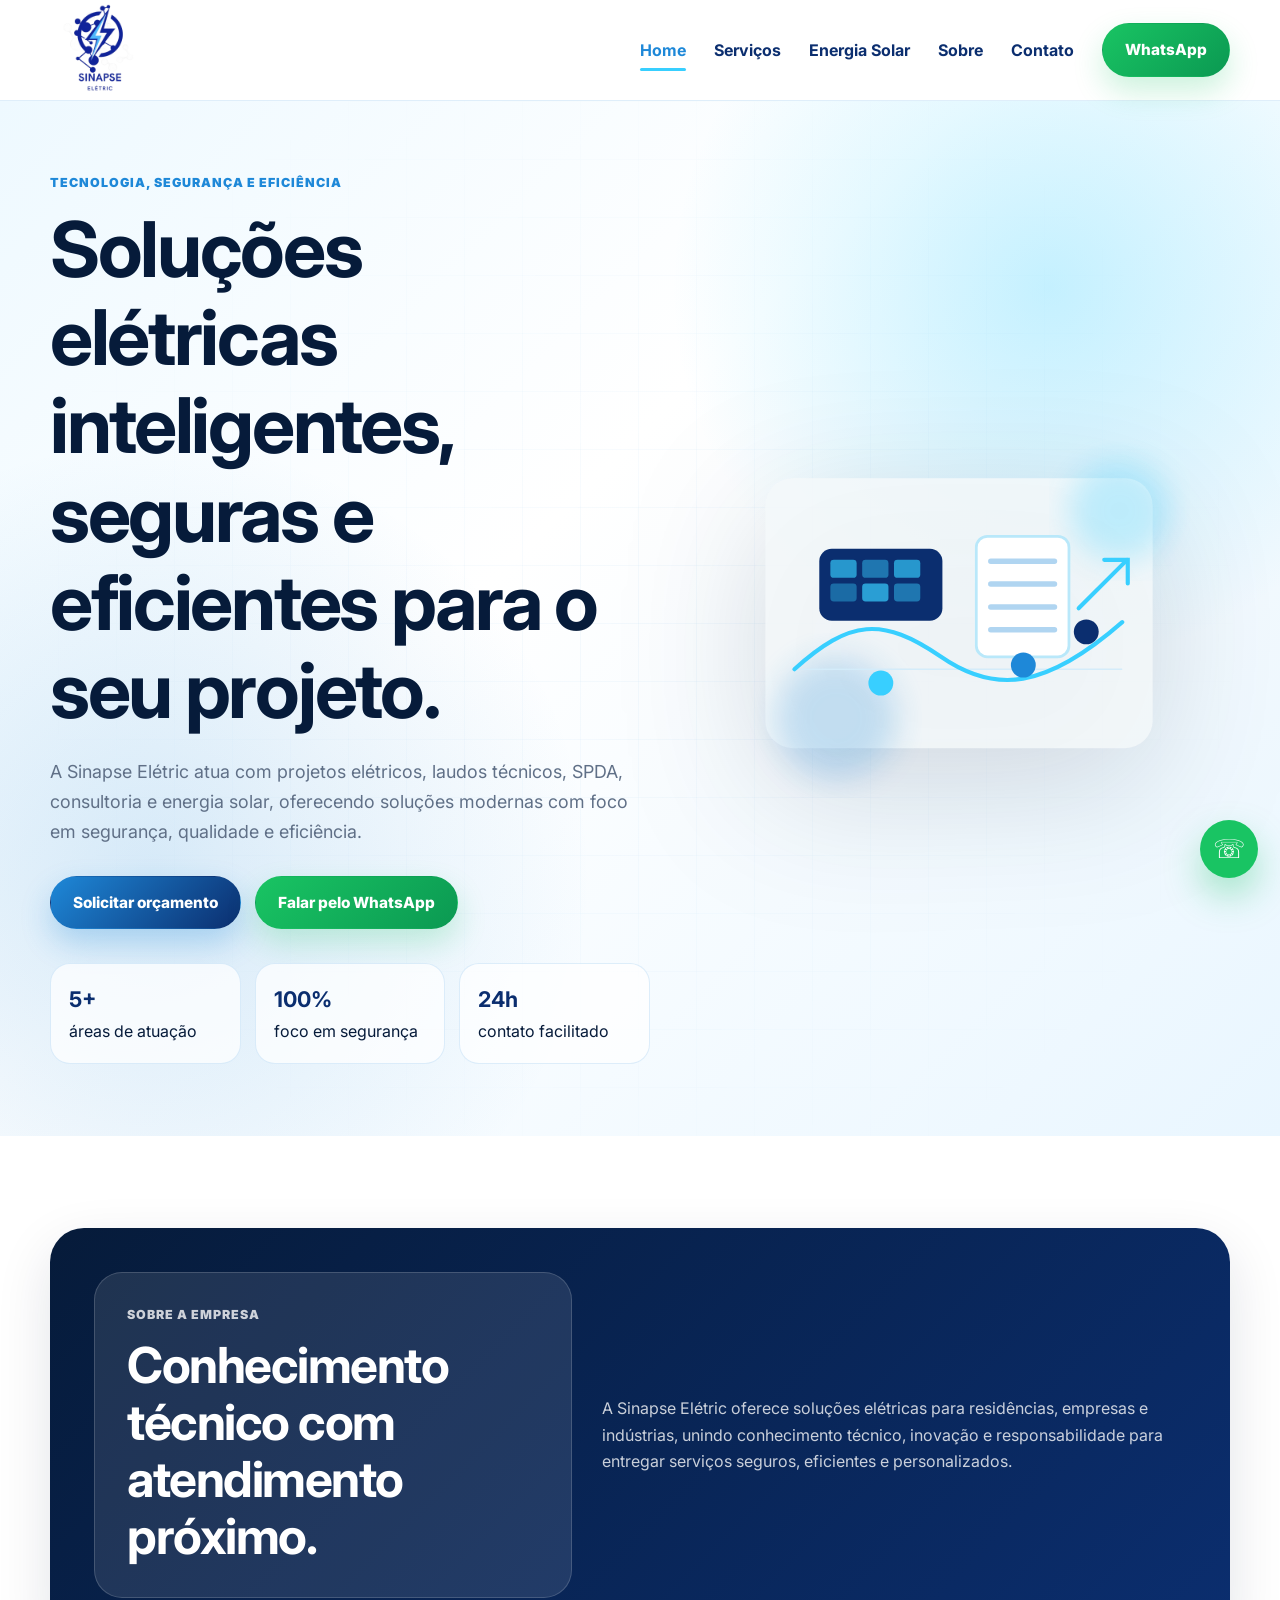
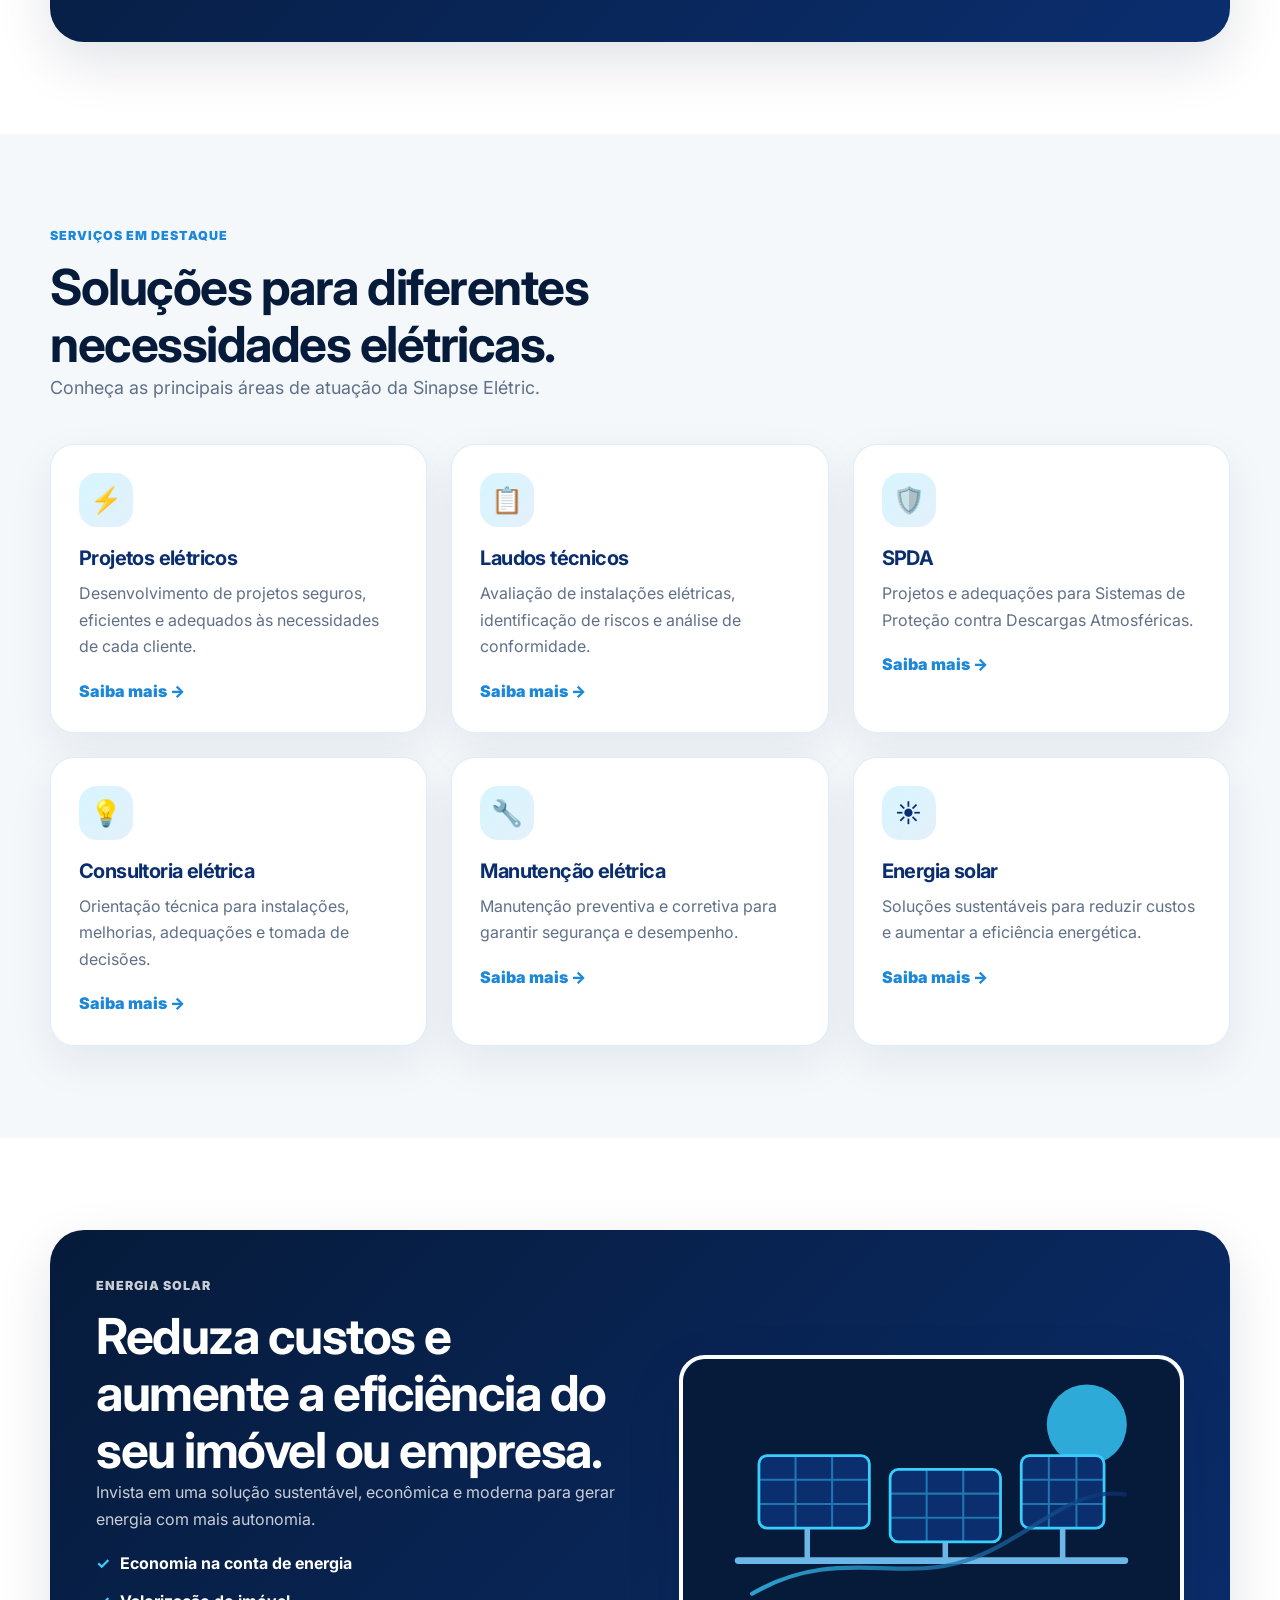
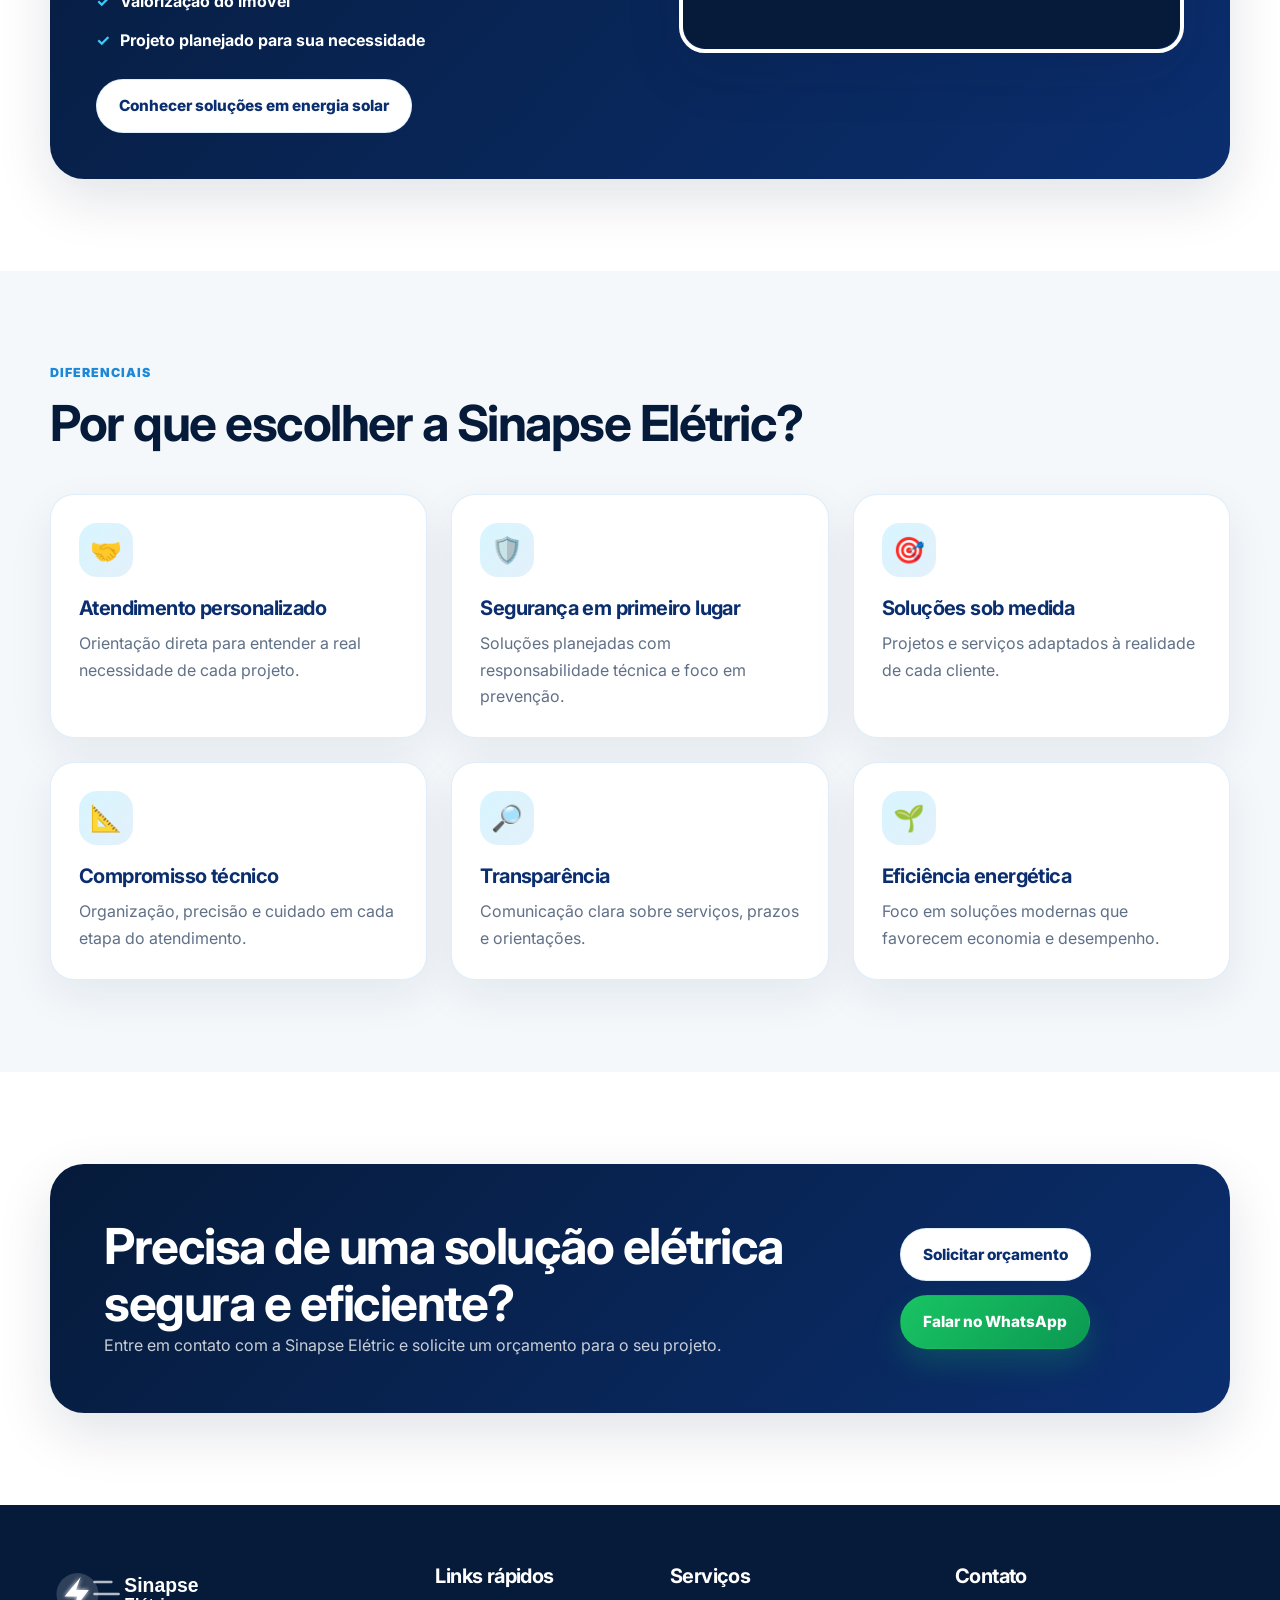
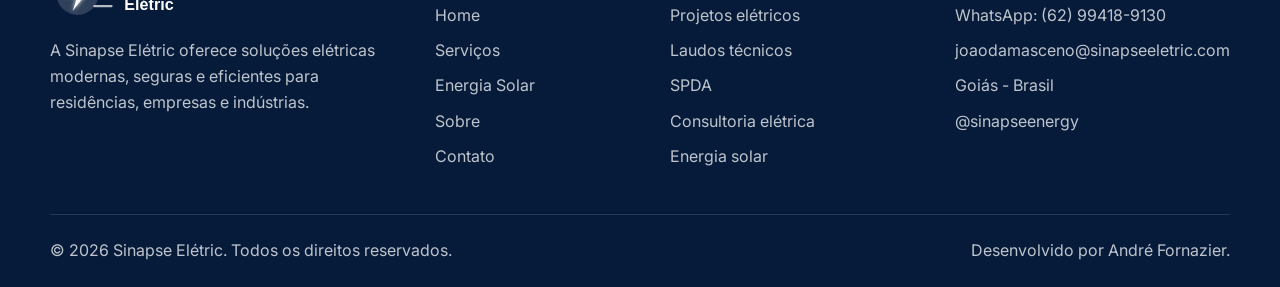
==== index.html @ f2f20c77 "commit final" ====
<!DOCTYPE html>
<html lang="pt-BR">

<head>
  <meta charset="UTF-8">
  <meta name="viewport" content="width=device-width, initial-scale=1.0">
  <meta name="description"
    content="Projetos elétricos, laudos técnicos, SPDA, consultoria elétrica e energia solar com segurança, qualidade e eficiência.">
  <meta name="theme-color" content="#0B2E6F">
  <title>Sinapse Elétric | Soluções elétricas inteligentes</title>
  <link rel="icon" href="assets/icons/favicon.svg" type="image/svg+xml">
  <link rel="stylesheet" href="css/style.css">
</head>

<body>
  <!-- Cabeçalho fixo com logo, navegação e botão de WhatsApp. -->
  <header class="header">
    <div class="container navbar">
      <a class="logo" href="index.html" aria-label="Página inicial da Sinapse Elétric">
        <img src="assets/logo/logo-sinapse.png" alt="Logo Sinapse Elétric">
      </a>

      <button class="menu-toggle" type="button" aria-label="Abrir menu de navegação">
        <span></span>
        <span></span>
        <span></span>
      </button>

      <nav class="nav-menu" aria-label="Menu principal">
        <a href="index.html">Home</a>
        <a href="servicos.html">Serviços</a>
        <a href="energia-solar.html">Energia Solar</a>
        <a href="sobre.html">Sobre</a>
        <a href="contato.html">Contato</a>
        <a class="btn btn-whatsapp js-whatsapp" href="#">WhatsApp</a>
      </nav>
    </div>
  </header>
  <main>
    <!-- Hero principal: primeira impressão do site e foco em conversão para orçamento. -->
    <section class="hero">
      <div class="container hero-content">
        <div class="hero-text reveal">
          <p class="eyebrow">Tecnologia, segurança e eficiência</p>
          <h1>Soluções elétricas inteligentes, seguras e eficientes para o seu projeto.</h1>
          <p class="lead">A Sinapse Elétric atua com projetos elétricos, laudos técnicos, SPDA, consultoria e energia
            solar, oferecendo soluções modernas com foco em segurança, qualidade e eficiência.</p>
          <div class="hero-actions">
            <a class="btn btn-primary" href="contato.html">Solicitar orçamento</a>
            <a class="btn btn-whatsapp js-whatsapp" href="#">Falar pelo WhatsApp</a>
          </div>
          <div class="stats-row">
            <div class="stat"><strong>5+</strong><span>áreas de atuação</span></div>
            <div class="stat"><strong>100%</strong><span>foco em segurança</span></div>
            <div class="stat"><strong>24h</strong><span>contato facilitado</span></div>
          </div>
        </div>
        <div class="hero-visual reveal">
          <img src="assets/img/hero-energia.svg" alt="Ilustração tecnológica de energia elétrica e projetos elétricos">
        </div>
      </div>
    </section>

    <section class="section">
      <div class="container about-mini reveal">
        <div class="glass-panel">
          <p class="eyebrow">Sobre a empresa</p>
          <h2>Conhecimento técnico com atendimento próximo.</h2>
        </div>
        <div>
          <p>A Sinapse Elétric oferece soluções elétricas para residências, empresas e indústrias, unindo conhecimento
            técnico, inovação e responsabilidade para entregar serviços seguros, eficientes e personalizados.</p>
        </div>
      </div>
    </section>

    <section class="section section-soft">
      <div class="container">
        <div class="section-title reveal">
          <p class="eyebrow">Serviços em destaque</p>
          <h2>Soluções para diferentes necessidades elétricas.</h2>
          <p class="lead">Conheça as principais áreas de atuação da Sinapse Elétric.</p>
        </div>
        <div class="grid grid-3">
          <article class="card reveal">
            <div class="icon-box">⚡</div>
            <h3>Projetos elétricos</h3>
            <p>Desenvolvimento de projetos seguros, eficientes e adequados às necessidades de cada cliente.</p><a
              class="card-link" href="servicos.html">Saiba mais →</a>
          </article>
          <article class="card reveal">
            <div class="icon-box">📋</div>
            <h3>Laudos técnicos</h3>
            <p>Avaliação de instalações elétricas, identificação de riscos e análise de conformidade.</p><a
              class="card-link" href="servicos.html">Saiba mais →</a>
          </article>
          <article class="card reveal">
            <div class="icon-box">🛡️</div>
            <h3>SPDA</h3>
            <p>Projetos e adequações para Sistemas de Proteção contra Descargas Atmosféricas.</p><a class="card-link"
              href="servicos.html">Saiba mais →</a>
          </article>
          <article class="card reveal">
            <div class="icon-box">💡</div>
            <h3>Consultoria elétrica</h3>
            <p>Orientação técnica para instalações, melhorias, adequações e tomada de decisões.</p><a class="card-link"
              href="servicos.html">Saiba mais →</a>
          </article>
          <article class="card reveal">
            <div class="icon-box">🔧</div>
            <h3>Manutenção elétrica</h3>
            <p>Manutenção preventiva e corretiva para garantir segurança e desempenho.</p><a class="card-link"
              href="servicos.html">Saiba mais →</a>
          </article>
          <article class="card reveal">
            <div class="icon-box">☀️</div>
            <h3>Energia solar</h3>
            <p>Soluções sustentáveis para reduzir custos e aumentar a eficiência energética.</p><a class="card-link"
              href="energia-solar.html">Saiba mais →</a>
          </article>
        </div>
      </div>
    </section>

    <section class="section">
      <div class="container solar-feature reveal">
        <div>
          <p class="eyebrow">Energia solar</p>
          <h2>Reduza custos e aumente a eficiência do seu imóvel ou empresa.</h2>
          <p>Invista em uma solução sustentável, econômica e moderna para gerar energia com mais autonomia.</p>
          <ul class="check-list">
            <li>Economia na conta de energia</li>
            <li>Valorização do imóvel</li>
            <li>Projeto planejado para sua necessidade</li>
          </ul>
          <a class="btn btn-secondary" href="energia-solar.html">Conhecer soluções em energia solar</a>
        </div>
        <img src="assets/img/solar.svg" alt="Painéis solares e energia sustentável">
      </div>
    </section>

    <section class="section section-soft">
      <div class="container">
        <div class="section-title reveal">
          <p class="eyebrow">Diferenciais</p>
          <h2>Por que escolher a Sinapse Elétric?</h2>
        </div>
        <div class="grid grid-3">
          <article class="card reveal">
            <div class="icon-box">🤝</div>
            <h3>Atendimento personalizado</h3>
            <p>Orientação direta para entender a real necessidade de cada projeto.</p>
          </article>
          <article class="card reveal">
            <div class="icon-box">🛡️</div>
            <h3>Segurança em primeiro lugar</h3>
            <p>Soluções planejadas com responsabilidade técnica e foco em prevenção.</p>
          </article>
          <article class="card reveal">
            <div class="icon-box">🎯</div>
            <h3>Soluções sob medida</h3>
            <p>Projetos e serviços adaptados à realidade de cada cliente.</p>
          </article>
          <article class="card reveal">
            <div class="icon-box">📐</div>
            <h3>Compromisso técnico</h3>
            <p>Organização, precisão e cuidado em cada etapa do atendimento.</p>
          </article>
          <article class="card reveal">
            <div class="icon-box">🔎</div>
            <h3>Transparência</h3>
            <p>Comunicação clara sobre serviços, prazos e orientações.</p>
          </article>
          <article class="card reveal">
            <div class="icon-box">🌱</div>
            <h3>Eficiência energética</h3>
            <p>Foco em soluções modernas que favorecem economia e desempenho.</p>
          </article>
        </div>
      </div>
    </section>

    <section class="section">
      <div class="container cta-box reveal">
        <div>
          <h2>Precisa de uma solução elétrica segura e eficiente?</h2>
          <p>Entre em contato com a Sinapse Elétric e solicite um orçamento para o seu projeto.</p>
        </div>
        <div class="cta-actions"><a class="btn btn-secondary" href="contato.html">Solicitar orçamento</a><a
            class="btn btn-whatsapp js-whatsapp" href="#">Falar no WhatsApp</a></div>
      </div>
    </section>
  </main>
  <!-- Botão fixo de WhatsApp presente em todas as páginas. -->
  <a class="whatsapp-float js-whatsapp" href="#" aria-label="Falar com a Sinapse Elétric pelo WhatsApp">☏</a>

  <!-- Rodapé institucional com links rápidos e dados de contato. -->
  <footer class="footer">
    <div class="container">
      <div class="footer-grid">
        <div>
          <img src="assets/logo/logo-sinapse.svg" alt="Logo Sinapse Elétric">
          <p>A Sinapse Elétric oferece soluções elétricas modernas, seguras e eficientes para residências, empresas e
            indústrias.</p>
        </div>
        <div>
          <h3>Links rápidos</h3>
          <ul>
            <li><a href="index.html">Home</a></li>
            <li><a href="servicos.html">Serviços</a></li>
            <li><a href="energia-solar.html">Energia Solar</a></li>
            <li><a href="sobre.html">Sobre</a></li>
            <li><a href="contato.html">Contato</a></li>
          </ul>
        </div>
        <div>
          <h3>Serviços</h3>
          <ul>
            <li>Projetos elétricos</li>
            <li>Laudos técnicos</li>
            <li>SPDA</li>
            <li>Consultoria elétrica</li>
            <li>Energia solar</li>
          </ul>
        </div>
        <div>
          <h3>Contato</h3>
          <ul>
            <li><a class="js-whatsapp" href="#">WhatsApp: (62) 99418-9130</a></li>
            <li><a href="mailto:contato@sinapseeletric.com.br">joaodamasceno@sinapseeletric.com</a></li>
            <li>Goiás - Brasil</li>
            <p>
              <a href="https://www.instagram.com/sinapseenergy" target="_blank">
                @sinapseenergy
              </a>
            </p>
          </ul>
        </div>
      </div>
      <div class="footer-bottom">
        <p>© 2026 Sinapse Elétric. Todos os direitos reservados.</p>
        <p>Desenvolvido por André Fornazier.</p>
      </div>
    </div>
  </footer>

  <!-- Script global com menu mobile, animações e WhatsApp. -->
  <script src="js/script.js"></script>
</body>

</html>
---- css/style.css ----
/* =========================================================
   SINAPSE ELÉTRIC - STYLE.CSS
   Arquivo principal de estilos do site.
   Aqui ficam: variáveis de cor, reset, layout, páginas,
   responsividade, animações e componentes reutilizáveis.
   ========================================================= */

/* Importa uma fonte moderna e legível do Google Fonts. */
@import url('https://fonts.googleapis.com/css2?family=Inter:wght@400;500;600;700;800&display=swap');

/* Variáveis globais para facilitar futuras alterações de identidade visual. */
:root {
  --azul-claro: #6db7e8;
  --azul-principal: #1e88d8;
  --azul-escuro: #0b2e6f;
  --azul-profundo: #061b3a;
  --ciano: #38cfff;
  --branco: #ffffff;
  --cinza-claro: #f4f8fb;
  --cinza-texto: #607087;
  --borda: rgba(30, 136, 216, 0.14);
  --sombra: 0 20px 55px rgba(6, 27, 58, 0.12);
  --raio: 24px;
  --max-width: 1180px;
}

/* Reset básico para deixar o layout mais previsível entre navegadores. */
* {
  margin: 0;
  padding: 0;
  box-sizing: border-box;
}

html {
  scroll-behavior: smooth;
}

body {
  font-family: 'Inter', Arial, sans-serif;
  background: var(--branco);
  color: var(--azul-profundo);
  line-height: 1.65;
  overflow-x: hidden;
}

img, svg {
  max-width: 100%;
  display: block;
}

a {
  color: inherit;
  text-decoration: none;
}

ul {
  list-style: none;
}

/* Classe utilitária para centralizar seções dentro de uma largura máxima. */
.container {
  width: min(100% - 32px, var(--max-width));
  margin-inline: auto;
}

/* =========================================================
   CABEÇALHO E MENU
   ========================================================= */
.header {
  position: sticky;
  top: 0;
  z-index: 1000;
  background: rgba(255, 255, 255, 0.88);
  backdrop-filter: blur(16px);
  border-bottom: 1px solid var(--borda);
}

.navbar {
  min-height: 82px;
  display: flex;
  align-items: center;
  justify-content: space-between;
  gap: 24px;
}

.logo img {
  width: 100px;
  height: auto;
}

.nav-menu {
  display: flex;
  align-items: center;
  gap: 28px;
  font-weight: 700;
  color: var(--azul-escuro);
}

.nav-menu a {
  position: relative;
  transition: color 0.25s ease;
}

.nav-menu a::after {
  content: '';
  position: absolute;
  left: 0;
  bottom: -8px;
  width: 0;
  height: 3px;
  border-radius: 999px;
  background: var(--ciano);
  transition: width 0.25s ease;
}

.nav-menu a:hover,
.nav-menu a.active {
  color: var(--azul-principal);
}

.nav-menu a:hover::after,
.nav-menu a.active::after {
  width: 100%;
}

.menu-toggle {
  display: none;
  border: none;
  background: transparent;
  cursor: pointer;
  width: 44px;
  height: 44px;
}

.menu-toggle span {
  display: block;
  height: 3px;
  margin: 7px 0;
  border-radius: 999px;
  background: var(--azul-escuro);
  transition: 0.3s ease;
}

/* =========================================================
   BOTÕES E COMPONENTES GERAIS
   ========================================================= */
.btn {
  display: inline-flex;
  align-items: center;
  justify-content: center;
  gap: 10px;
  min-height: 48px;
  padding: 13px 22px;
  border-radius: 999px;
  border: 1px solid transparent;
  cursor: pointer;
  font-weight: 800;
  font-size: 0.96rem;
  transition: transform 0.25s ease, box-shadow 0.25s ease, background 0.25s ease;
}

.btn:hover {
  transform: translateY(-3px);
}

.btn-primary {
  color: var(--branco);
  background: linear-gradient(135deg, var(--azul-principal), var(--azul-escuro));
  box-shadow: 0 14px 30px rgba(30, 136, 216, 0.28);
}

.btn-secondary {
  color: var(--azul-escuro);
  background: var(--branco);
  border-color: var(--borda);
}

.btn-whatsapp {
  color: var(--branco);
  background: linear-gradient(135deg, #19c463, #0b9952);
  box-shadow: 0 14px 30px rgba(25, 196, 99, 0.22);
}

.section {
  padding: 92px 0;
}

.section-soft {
  background: var(--cinza-claro);
}

.section-title {
  max-width: 760px;
  margin-bottom: 42px;
}

.eyebrow {
  color: var(--azul-principal);
  font-weight: 900;
  letter-spacing: 0.08em;
  text-transform: uppercase;
  font-size: 0.78rem;
  margin-bottom: 12px;
}

h1, h2, h3 {
  line-height: 1.15;
  letter-spacing: -0.03em;
}

h1 {
  font-size: clamp(2.45rem, 6vw, 4.8rem);
}

h2 {
  font-size: clamp(2rem, 4vw, 3.1rem);
  color: var(--azul-profundo);
}

h3 {
  font-size: 1.25rem;
  color: var(--azul-escuro);
}

p {
  color: var(--cinza-texto);
}

.lead {
  font-size: 1.12rem;
  max-width: 720px;
}

.grid {
  display: grid;
  gap: 24px;
}

.grid-2 {
  grid-template-columns: repeat(2, minmax(0, 1fr));
}

.grid-3 {
  grid-template-columns: repeat(3, minmax(0, 1fr));
}

.grid-4 {
  grid-template-columns: repeat(4, minmax(0, 1fr));
}

.card {
  background: var(--branco);
  border: 1px solid var(--borda);
  border-radius: var(--raio);
  padding: 28px;
  box-shadow: 0 16px 45px rgba(6, 27, 58, 0.07);
  transition: transform 0.25s ease, box-shadow 0.25s ease, border-color 0.25s ease;
}

.card:hover {
  transform: translateY(-8px);
  box-shadow: var(--sombra);
  border-color: rgba(56, 207, 255, 0.35);
}

.icon-box {
  width: 54px;
  height: 54px;
  display: grid;
  place-items: center;
  border-radius: 18px;
  margin-bottom: 20px;
  color: var(--azul-escuro);
  background: linear-gradient(135deg, rgba(56, 207, 255, 0.2), rgba(30, 136, 216, 0.12));
  font-size: 1.6rem;
}

.card p {
  margin-top: 10px;
}

.card-link {
  display: inline-flex;
  margin-top: 18px;
  color: var(--azul-principal);
  font-weight: 900;
}

/* =========================================================
   HERO E BANNERS
   ========================================================= */
.hero {
  position: relative;
  min-height: calc(100vh - 82px);
  display: grid;
  align-items: center;
  overflow: hidden;
  background:
    radial-gradient(circle at 82% 18%, rgba(56, 207, 255, 0.28), transparent 28%),
    radial-gradient(circle at 12% 75%, rgba(30, 136, 216, 0.18), transparent 32%),
    linear-gradient(135deg, #eef9ff 0%, #ffffff 42%, #e9f6ff 100%);
}

.hero::before {
  content: '';
  position: absolute;
  inset: 0;
  opacity: 0.34;
  background-image:
    linear-gradient(rgba(30, 136, 216, 0.13) 1px, transparent 1px),
    linear-gradient(90deg, rgba(30, 136, 216, 0.13) 1px, transparent 1px);
  background-size: 58px 58px;
  mask-image: radial-gradient(circle at center, black, transparent 78%);
}

.hero-content {
  position: relative;
  display: grid;
  grid-template-columns: 1.05fr 0.95fr;
  gap: 38px;
  align-items: center;
  padding: 72px 0;
}

.hero-text .lead {
  margin: 22px 0 30px;
}

.hero-actions,
.cta-actions {
  display: flex;
  flex-wrap: wrap;
  gap: 14px;
}

.hero-visual {
  position: relative;
  padding: 22px;
}

.hero-visual img {
  filter: drop-shadow(0 36px 70px rgba(6, 27, 58, 0.18));
}

.stats-row {
  display: grid;
  grid-template-columns: repeat(3, 1fr);
  gap: 14px;
  margin-top: 34px;
}

.stat {
  padding: 18px;
  border-radius: 20px;
  background: rgba(255, 255, 255, 0.72);
  border: 1px solid var(--borda);
}

.stat strong {
  display: block;
  font-size: 1.35rem;
  color: var(--azul-escuro);
}

/* Banner interno usado em páginas que não são a Home. */
.page-hero {
  padding: 92px 0 70px;
  background:
    radial-gradient(circle at 80% 20%, rgba(56, 207, 255, 0.18), transparent 30%),
    linear-gradient(135deg, #f7fcff, #eef8ff);
  border-bottom: 1px solid var(--borda);
}

.page-hero .lead {
  margin-top: 16px;
}

/* =========================================================
   SEÇÕES ESPECÍFICAS
   ========================================================= */
.about-mini,
.solar-feature,
.cta-box {
  border-radius: 34px;
  overflow: hidden;
  background: linear-gradient(135deg, var(--azul-profundo), var(--azul-escuro));
  color: var(--branco);
  box-shadow: var(--sombra);
}

.solar-feature img,
.solar-img {
  border-radius: 26px;
  border: 4px solid var(--branco);
  width: 100%;
  display: block;
  box-shadow: var(--sombra);
}
.cta-box {
  border-radius: 34px;
  overflow: hidden;
  background: linear-gradient(135deg, var(--azul-profundo), var(--azul-escuro));
  color: var(--branco);
  box-shadow: var(--sombra);
  
}

.about-mini {
  display: grid;
  grid-template-columns: 0.9fr 1.1fr;
  align-items: center;
  gap: 30px;
  padding: 44px;
}

.about-mini p,
.solar-feature p,
.cta-box p,
.dark-card p {
  color: rgba(255, 255, 255, 0.78);
}

.about-mini h2,
.solar-feature h2,
.cta-box h2,
.dark-card h3 {
  color: var(--branco);
}

.glass-panel {
  padding: 32px;
  border-radius: 28px;
  background: rgba(255, 255, 255, 0.1);
  border: 1px solid rgba(255, 255, 255, 0.16);
}

.solar-feature {
  display: grid;
  grid-template-columns: 1fr 0.92fr;
  align-items: center;
  gap: 34px;
  padding: 46px;
}

.solar-feature img {
  border-radius: 26px;
}

.check-list {
  display: grid;
  gap: 12px;
  margin: 18px 0 26px;
}

.check-list li {
  color: inherit;
  font-weight: 700;
}

.check-list li::before {
  content: '✓';
  color: var(--ciano);
  margin-right: 10px;
}

.cta-box {
  padding: 54px;
  display: flex;
  align-items: center;
  justify-content: space-between;
  gap: 30px;
}

.dark-card {
  background: linear-gradient(135deg, var(--azul-profundo), var(--azul-escuro));
  color: var(--branco);
}

.process {
  counter-reset: etapa;
}

.process-card {
  position: relative;
  padding-top: 54px;
}

.process-card::before {
  counter-increment: etapa;
  content: counter(etapa, decimal-leading-zero);
  position: absolute;
  top: 22px;
  right: 24px;
  color: rgba(30, 136, 216, 0.16);
  font-size: 3rem;
  font-weight: 900;
  line-height: 1;
}

.service-benefits {
  margin-top: 16px;
  display: flex;
  flex-wrap: wrap;
  gap: 8px;
}

.service-benefits span {
  padding: 7px 10px;
  border-radius: 999px;
  background: var(--cinza-claro);
  color: var(--azul-escuro);
  font-size: 0.82rem;
  font-weight: 800;
}

/* =========================================================
   FORMULÁRIO DE CONTATO
   ========================================================= */
.contact-layout {
  display: grid;
  grid-template-columns: 0.85fr 1.15fr;
  gap: 28px;
  align-items: start;
}

.contact-info {
  display: grid;
  gap: 18px;
}

.contact-item {
  display: flex;
  gap: 16px;
  align-items: flex-start;
}

.form {
  display: grid;
  gap: 16px;
}

.form-group {
  display: grid;
  gap: 7px;
}

label {
  color: var(--azul-escuro);
  font-weight: 800;
}

input,
select,
textarea {
  width: 100%;
  border: 1px solid var(--borda);
  border-radius: 16px;
  padding: 14px 16px;
  font: inherit;
  color: var(--azul-profundo);
  background: var(--branco);
  outline: none;
  transition: border-color 0.25s ease, box-shadow 0.25s ease;
}

input:focus,
select:focus,
textarea:focus {
  border-color: var(--ciano);
  box-shadow: 0 0 0 4px rgba(56, 207, 255, 0.13);
}

textarea {
  min-height: 150px;
  resize: vertical;
}

.form-status {
  font-weight: 800;
  color: var(--azul-principal);
}

/* =========================================================
   RODAPÉ E WHATSAPP FIXO
   ========================================================= */
.footer {
  background: var(--azul-profundo);
  color: var(--branco);
  padding: 60px 0 24px;
}

.footer-grid {
  display: grid;
  grid-template-columns: 1.4fr 0.8fr 1fr 1fr;
  gap: 34px;
}

.footer img {
  width: 210px;
  margin-bottom: 14px;
  filter: brightness(0) invert(1);
}

.footer p,
.footer a,
.footer li {
  color: rgba(255, 255, 255, 0.74);
}

.footer h3 {
  color: var(--branco);
  margin-bottom: 14px;
}

.footer ul {
  display: grid;
  gap: 9px;
}

.footer-bottom {
  margin-top: 44px;
  padding-top: 22px;
  border-top: 1px solid rgba(255, 255, 255, 0.12);
  display: flex;
  justify-content: space-between;
  gap: 16px;
  flex-wrap: wrap;
}

.whatsapp-float {
  position: fixed;
  right: 22px;
  bottom: 22px;
  z-index: 999;
  width: 58px;
  height: 58px;
  display: grid;
  place-items: center;
  border-radius: 50%;
  background: #19c463;
  color: var(--branco);
  box-shadow: 0 18px 36px rgba(25, 196, 99, 0.35);
  font-size: 1.6rem;
  transition: transform 0.25s ease;
}

.whatsapp-float:hover {
  transform: scale(1.08) rotate(5deg);
}

/* Animação ativada pelo JavaScript quando o elemento entra na tela. */
.reveal {
  opacity: 0;
  transform: translateY(24px);
  transition: opacity 0.7s ease, transform 0.7s ease;
}

.reveal.visible {
  opacity: 1;
  transform: translateY(0);
}

/* =========================================================
   RESPONSIVIDADE
   ========================================================= */
@media (max-width: 980px) {
  .menu-toggle {
    display: block;
  }

  .nav-menu {
    position: fixed;
    top: 82px;
    left: 16px;
    right: 16px;
    display: grid;
    gap: 18px;
    padding: 24px;
    border-radius: 24px;
    background: var(--branco);
    box-shadow: var(--sombra);
    border: 1px solid var(--borda);
    transform: translateY(-18px);
    opacity: 0;
    pointer-events: none;
    transition: 0.25s ease;
  }

  .nav-menu.open {
    transform: translateY(0);
    opacity: 1;
    pointer-events: auto;
  }

  .hero-content,
  .about-mini,
  .solar-feature,
  .contact-layout {
    grid-template-columns: 1fr;
  }

  .grid-3,
  .grid-4 {
    grid-template-columns: repeat(2, minmax(0, 1fr));
  }

  .footer-grid {
    grid-template-columns: 1fr 1fr;
  }

  .cta-box {
    display: grid;
  }
}

@media (max-width: 640px) {
  .container {
    width: min(100% - 22px, var(--max-width));
  }

  .logo img {
    width: 180px;
  }

  .section {
    padding: 66px 0;
  }

  .hero {
    min-height: auto;
  }

  .hero-content {
    padding: 44px 0 66px;
  }

  .stats-row,
  .grid-2,
  .grid-3,
  .grid-4,
  .footer-grid {
    grid-template-columns: 1fr;
  }

  .about-mini,
  .solar-feature,
  .cta-box {
    padding: 28px;
    border-radius: 26px;
  }

  .btn {
    width: 100%;
  }

  .whatsapp-float {
    width: 54px;
    height: 54px;
    right: 16px;
    bottom: 16px;
  }
}
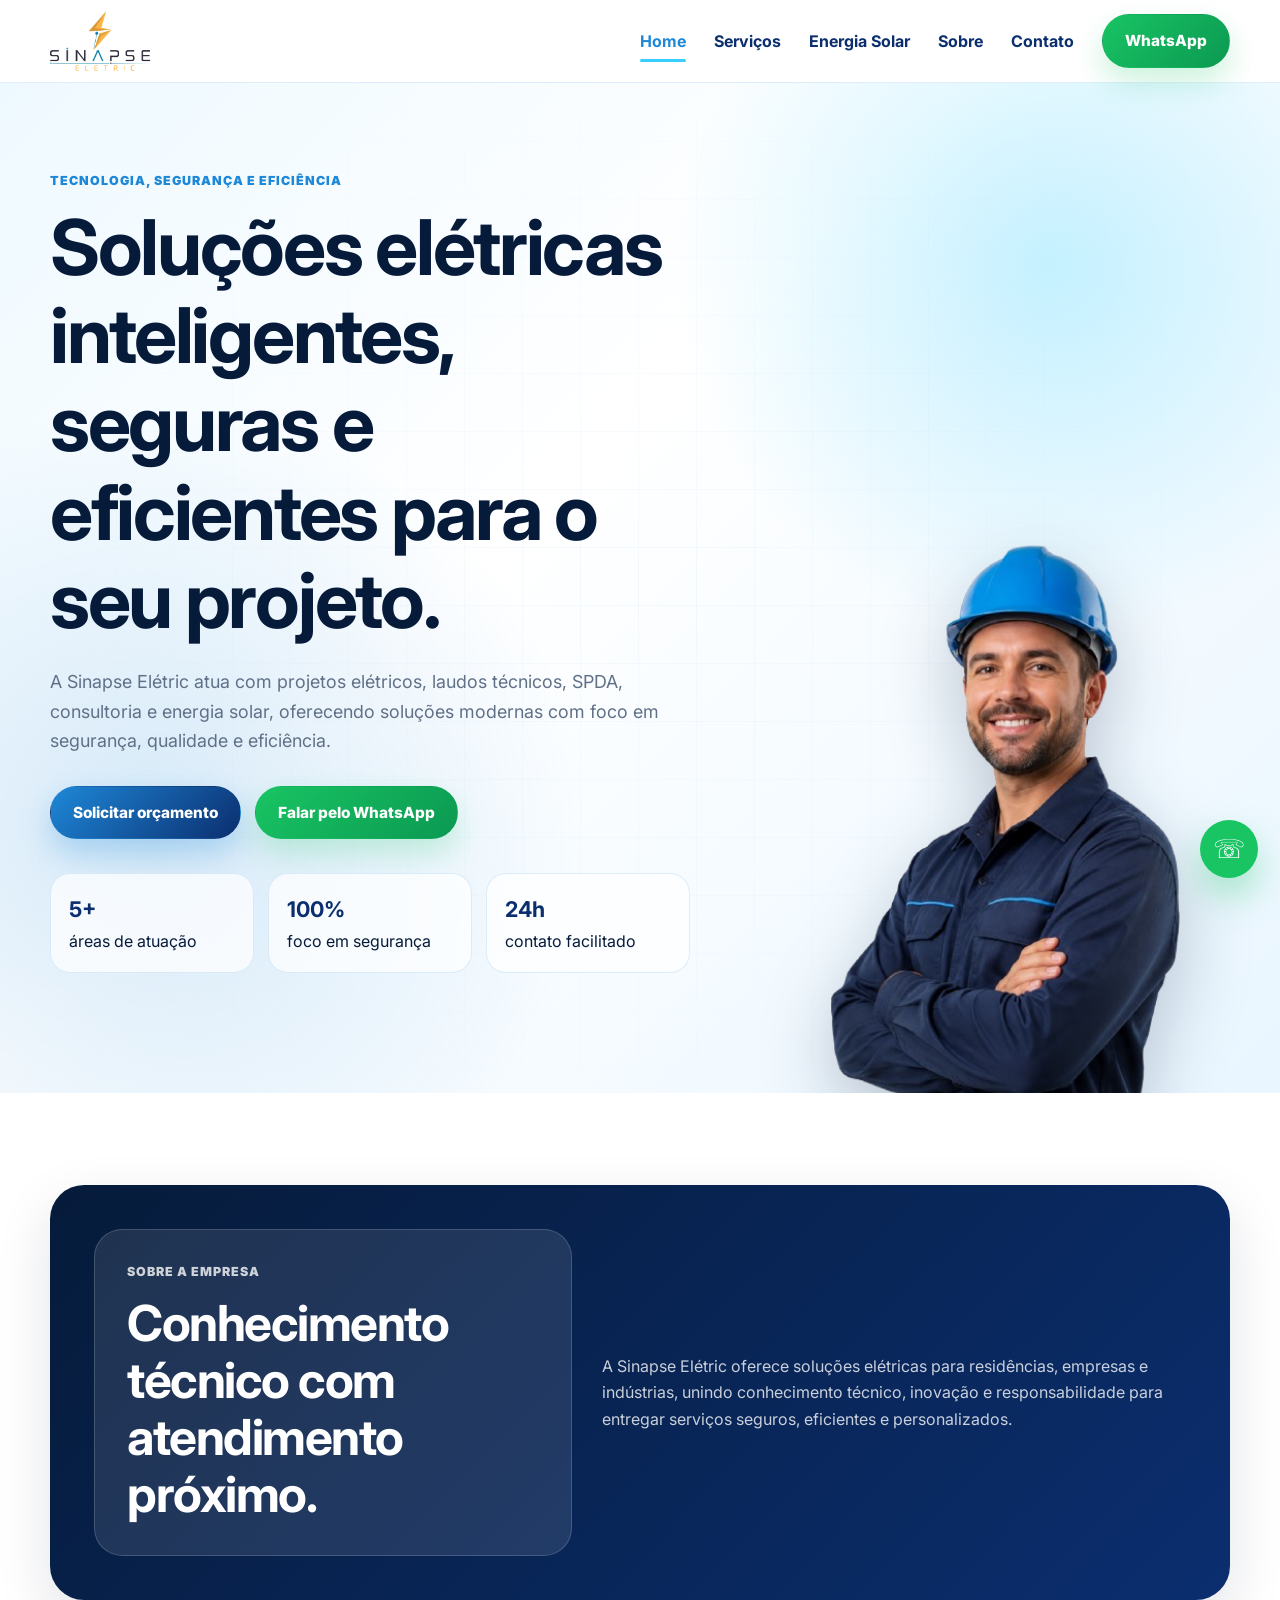
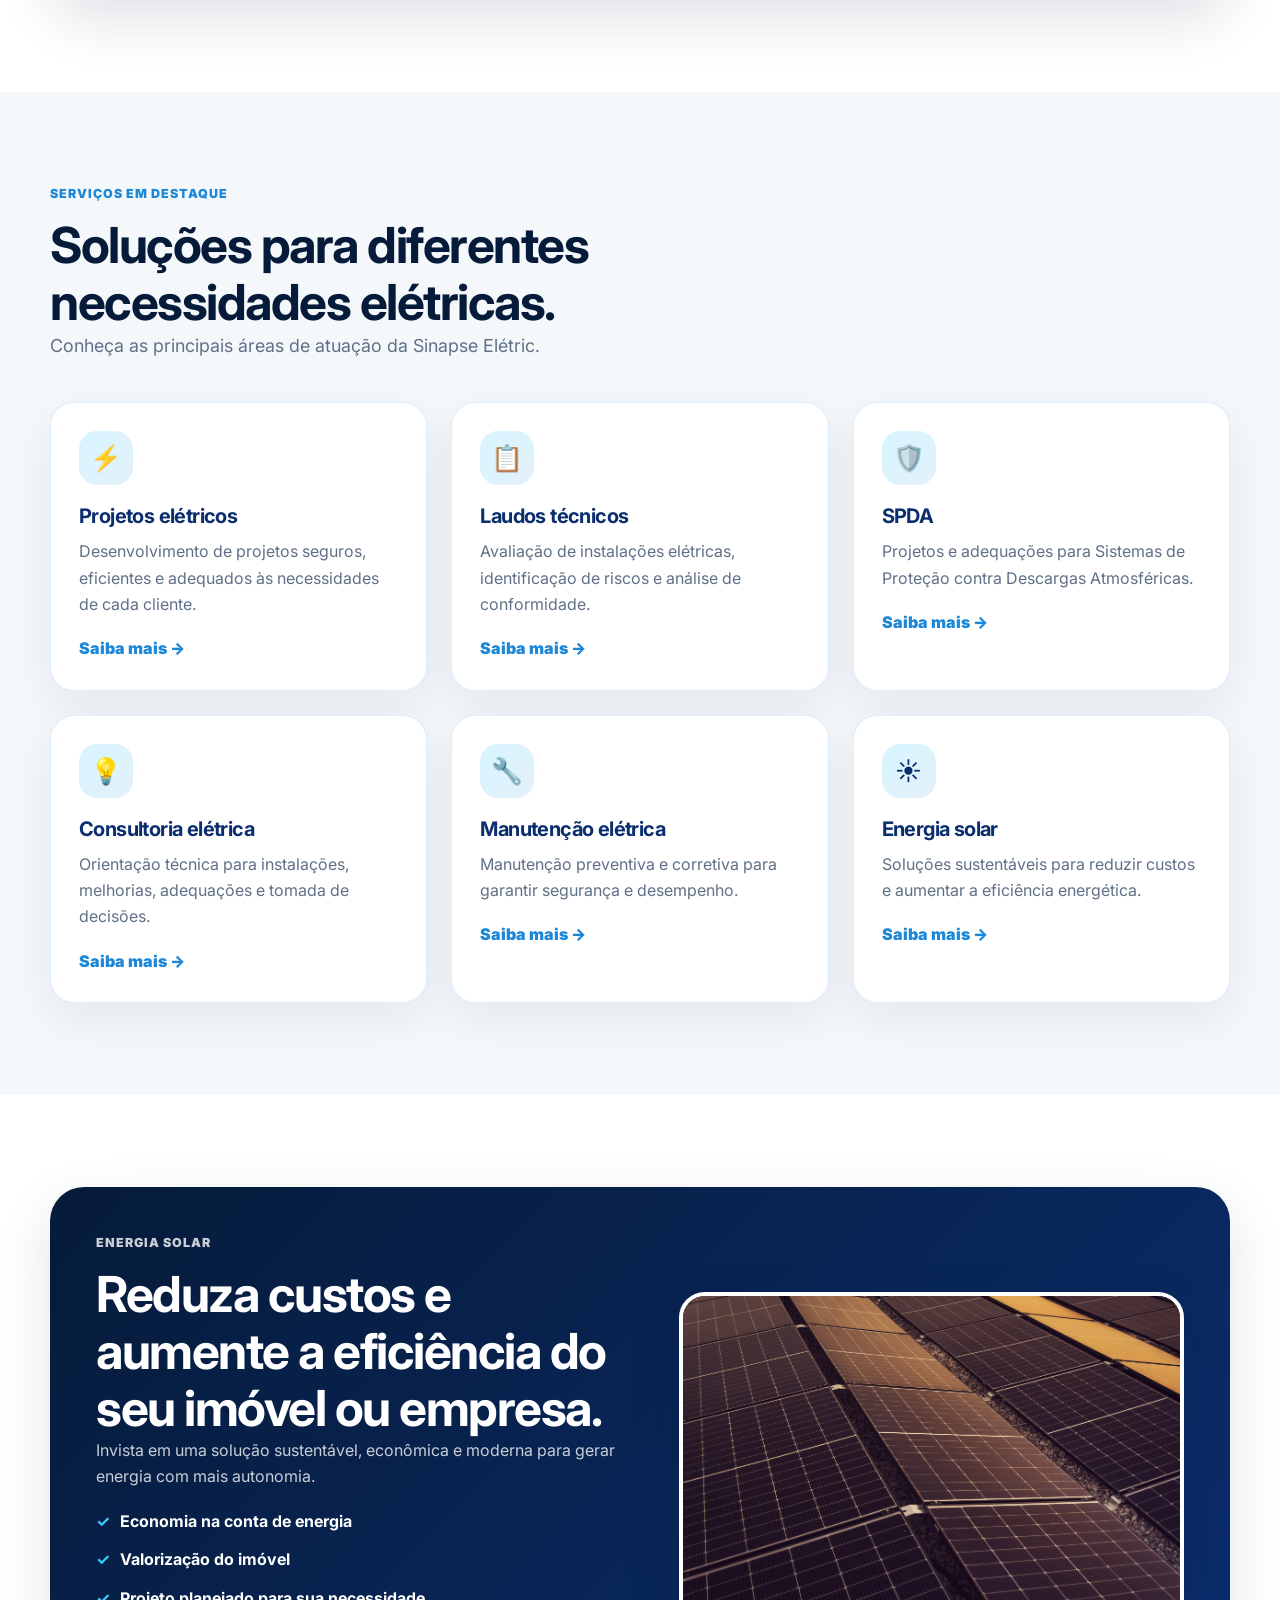
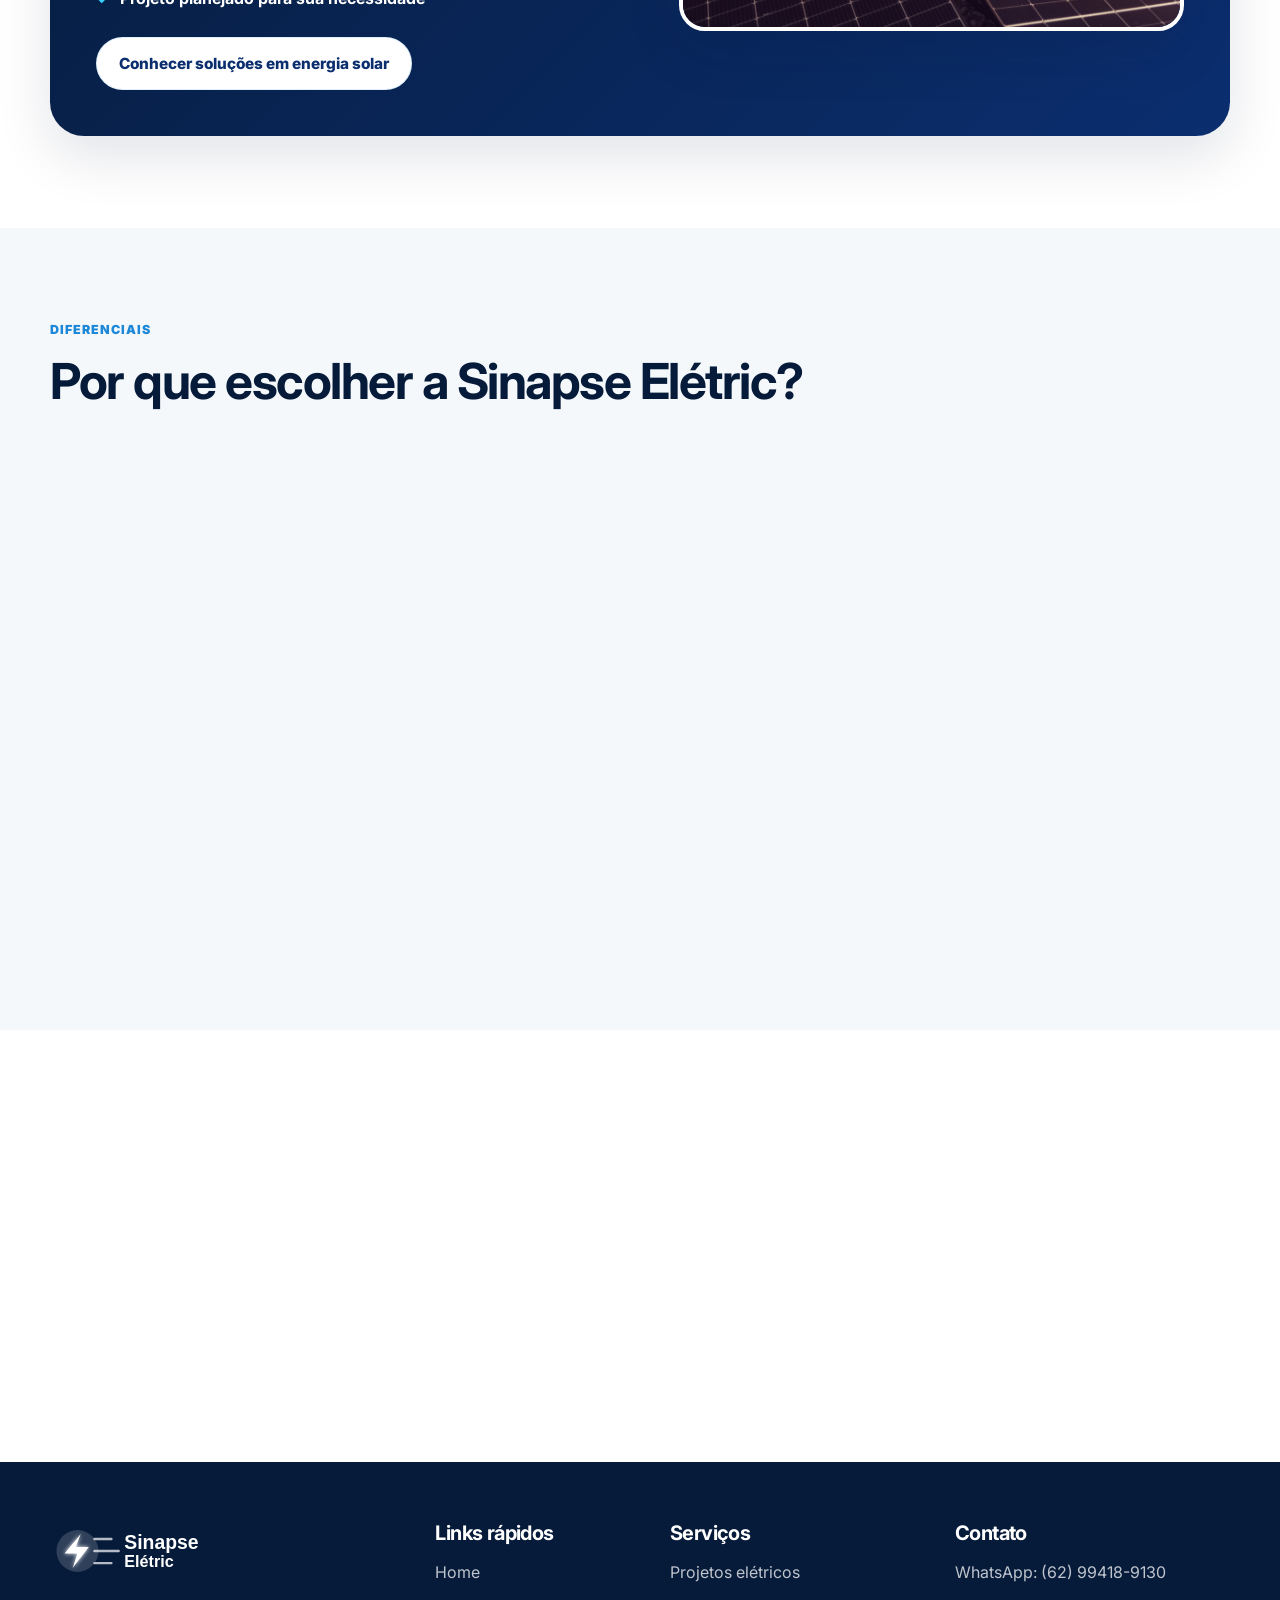
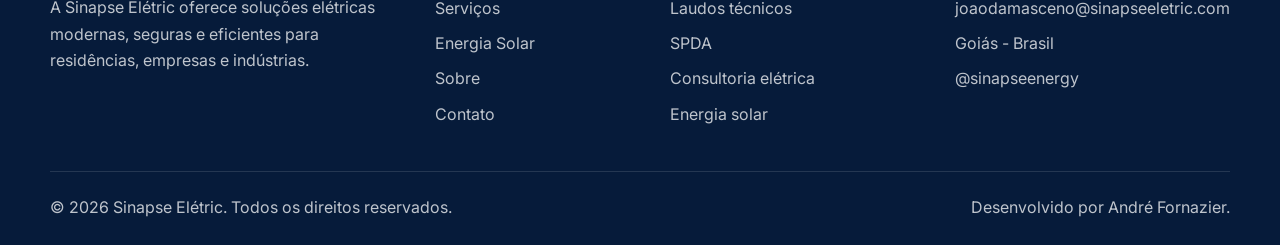
==== commit c46a2b2c: "commitmudancas" ====
--- a/index.html
+++ b/index.html
@@ -39,6 +39,7 @@
   <main>
     <!-- Hero principal: primeira impressão do site e foco em conversão para orçamento. -->
     <section class="hero">
+      
       <div class="container hero-content">
         <div class="hero-text reveal">
           <p class="eyebrow">Tecnologia, segurança e eficiência</p>
@@ -54,11 +55,13 @@
             <div class="stat"><strong>100%</strong><span>foco em segurança</span></div>
             <div class="stat"><strong>24h</strong><span>contato facilitado</span></div>
           </div>
-        </div>
-        <div class="hero-visual reveal">
-          <img src="assets/img/hero-energia.svg" alt="Ilustração tecnológica de energia elétrica e projetos elétricos">
-        </div>
-      </div>
+        </div>        
+      </div>
+      <!-- Pessoa posicionada no lado direito do Hero -->
+<div class="hero-worker-image" aria-hidden="true">
+  <img src="assets/img/homem-capacete-transparente.png" alt="">
+</div>
+      
     </section>
 
     <section class="section">
@@ -135,7 +138,7 @@
           </ul>
           <a class="btn btn-secondary" href="energia-solar.html">Conhecer soluções em energia solar</a>
         </div>
-        <img src="assets/img/solar.svg" alt="Painéis solares e energia sustentável">
+        <img src="assets/img/solar1.jpg" alt="Painéis solares e energia sustentável">
       </div>
     </section>
 
--- a/css/style.css
+++ b/css/style.css
@@ -760,3 +760,378 @@
     bottom: 16px;
   }
 }
+/* Ajuste do cabeçalho no mobile */
+@media (max-width: 768px) {
+  header,
+  .header,
+  .site-header,
+  .navbar {
+    padding: 6px 16px;
+    min-height: 80px;
+  }
+
+  .logo img,
+  header img {
+    max-width: 100px;
+    height: auto;
+  }
+
+  .menu-toggle,
+  .hamburger {
+    font-size: 28px;
+  }
+}
+/* =========================================================
+   GALERIA NA PÁGINA DE ENERGIA SOLAR
+   ========================================================= */
+
+.solar-gallery {
+  display: grid;
+  grid-template-columns: repeat(2, minmax(0, 1fr));
+  gap: 28px;
+}
+
+.solar-gallery-card {
+  background: var(--branco);
+  border: 1px solid var(--borda);
+  border-radius: 30px;
+  overflow: hidden;
+  box-shadow: 0 18px 45px rgba(6, 27, 58, 0.08);
+  transition: transform 0.25s ease, box-shadow 0.25s ease, border-color 0.25s ease;
+}
+
+.solar-gallery-card:hover {
+  transform: translateY(-8px);
+  box-shadow: var(--sombra);
+  border-color: rgba(56, 207, 255, 0.35);
+}
+
+.solar-gallery-image {
+  position: relative;
+  height: 310px;
+  overflow: hidden;
+  background: var(--cinza-claro);
+}
+
+.solar-gallery-image img {
+  width: 100%;
+  height: 100%;
+  object-fit: cover;
+  transition: transform 0.35s ease;
+}
+
+.solar-gallery-card:hover .solar-gallery-image img {
+  transform: scale(1.06);
+}
+
+.solar-gallery-tag {
+  position: absolute;
+  left: 18px;
+  top: 18px;
+  padding: 8px 14px;
+  border-radius: 999px;
+  background: linear-gradient(135deg, var(--azul-principal), var(--azul-escuro));
+  color: var(--branco);
+  font-size: 0.82rem;
+  font-weight: 900;
+  box-shadow: 0 10px 25px rgba(6, 27, 58, 0.2);
+}
+
+.solar-gallery-content {
+  padding: 28px;
+}
+
+.solar-gallery-content h3 {
+  margin-bottom: 12px;
+}
+
+.solar-gallery-content p {
+  margin-bottom: 22px;
+  color: var(--cinza-texto);
+}
+
+/* Em celular muito pequeno, deixa mais discreto */
+@media (max-width: 480px) {
+  .hero-worker-image {
+    right: -95px;
+    bottom: -5px;
+    opacity: 0.32;
+  }
+
+  .hero-worker-image img {
+    height: 285px;
+  }
+}
+/* =========================================================
+   HERO COM APENAS O ELETRICISTA
+   PC + CELULAR
+   ========================================================= */
+
+/* Hero principal */
+.hero {
+  position: relative;
+  overflow: hidden;
+  min-height: calc(100vh - 82px);
+}
+
+/* Como removemos a imagem antiga, o conteúdo agora ocupa só uma coluna */
+.hero-content {
+  position: relative;
+  z-index: 4;
+  grid-template-columns: 1fr;
+  padding: 88px 0 120px;
+}
+
+/* Limita o tamanho do texto para não invadir o eletricista */
+.hero-text {
+  max-width: 640px;
+}
+
+/* Esconde completamente a imagem antiga, caso ela ainda esteja no HTML */
+.hero-visual {
+  display: none !important;
+}
+
+/* Eletricista no PC */
+.hero-worker-image {
+  position: absolute;
+  right: clamp(20px, 7vw, 120px);
+  bottom: -12px;
+  z-index: 3;
+  pointer-events: none;
+}
+
+.hero-worker-image img {
+  height: clamp(430px, 64vh, 690px);
+  width: auto;
+  max-width: none;
+  display: block;
+  filter: drop-shadow(0 26px 36px rgba(6, 27, 58, 0.24));
+}
+
+/* Ajuste para telas médias */
+@media (max-width: 1100px) {
+  .hero-worker-image {
+    right: -35px;
+    bottom: -10px;
+  }
+
+  .hero-worker-image img {
+    height: clamp(360px, 54vh, 560px);
+  }
+
+  .hero-text {
+    max-width: 580px;
+  }
+}
+/* =========================================================
+   CARROSSEL - PROJETO RESIDENCIAL
+   ========================================================= */
+
+.solar-carousel {
+  position: relative;
+  overflow: hidden;
+}
+
+.solar-carousel-track {
+  height: 100%;
+  display: flex;
+  transition: transform 0.45s ease;
+}
+
+.solar-carousel-slide {
+  min-width: 100%;
+  height: 100%;
+}
+
+.solar-carousel-slide img {
+  width: 100%;
+  height: 100%;
+  object-fit: cover;
+}
+
+/* Setas do carrossel */
+.solar-carousel-btn {
+  position: absolute;
+  top: 50%;
+  z-index: 10;
+  transform: translateY(-50%);
+
+  width: 46px;
+  height: 46px;
+
+  border: none;
+  border-radius: 50%;
+  background: rgba(6, 27, 58, 0.72);
+  color: #ffffff;
+
+  font-size: 1.6rem;
+  font-weight: 900;
+  line-height: 1;
+
+  display: flex;
+  align-items: center;
+  justify-content: center;
+
+  cursor: pointer;
+  box-shadow: 0 10px 25px rgba(6, 27, 58, 0.25);
+  transition: 0.25s ease;
+}
+
+.solar-carousel-btn:hover {
+  background: var(--azul-principal);
+  transform: translateY(-50%) scale(1.08);
+}
+
+.solar-carousel-prev {
+  left: 18px;
+}
+
+.solar-carousel-next {
+  right: 18px;
+}
+
+/* Ajuste no celular */
+@media (max-width: 640px) {
+  .solar-carousel-btn {
+    width: 38px;
+    height: 38px;
+    font-size: 1.25rem;
+  }
+
+  .solar-carousel-prev {
+    left: 10px;
+  }
+
+  .solar-carousel-next {
+    right: 10px;
+  }
+} 
+
+
+/* Bolinhas do carrossel */
+.solar-carousel-dots {
+  position: absolute;
+  left: 50%;
+  bottom: 16px;
+  z-index: 6;
+  transform: translateX(-50%);
+  display: flex;
+  gap: 8px;
+}
+
+.solar-carousel-dot {
+  width: 9px;
+  height: 9px;
+  border: none;
+  border-radius: 50%;
+  background: rgba(255, 255, 255, 0.55);
+  cursor: pointer;
+  transition: width 0.25s ease, background 0.25s ease;
+}
+
+.solar-carousel-dot.active {
+  width: 24px;
+  border-radius: 999px;
+  background: white;
+}
+
+/* Ajuste no celular */
+@media (max-width: 640px) {
+  .solar-carousel-btn {
+    width: 36px;
+    height: 36px;
+    font-size: 1.7rem;
+  }
+
+  .solar-carousel-prev {
+    left: 10px;
+  }
+
+  .solar-carousel-next {
+    right: 10px;
+  }
+}
+/* Celular */
+@media (max-width: 760px) {
+  .hero {
+    min-height: auto;
+    padding-bottom: 220px;
+  }
+
+  .hero-content {
+    grid-template-columns: 1fr;
+    padding: 38px 0 40px;
+    gap: 24px;
+  }
+
+  .hero-text {
+    max-width: 100%;
+    position: relative;
+    z-index: 5;
+  }
+
+  .hero-worker-image {
+    display: block !important;
+    right: -42px;
+    bottom: 0;
+    z-index: 2;
+    opacity: 1;
+  }
+
+  .hero-worker-image img {
+    height: 245px;
+    width: auto;
+    max-width: none;
+  }
+
+  .stats-row {
+    grid-template-columns: 1fr;
+    gap: 10px;
+  }
+
+  .hero-actions {
+    display: grid;
+    grid-template-columns: 1fr;
+  }
+
+  .hero-actions .btn {
+    width: 100%;
+  }
+}
+
+/* Celular pequeno */
+@media (max-width: 480px) {
+  .hero {
+    padding-bottom: 195px;
+  }
+
+  .hero-worker-image {
+    right: 15px;
+    bottom: 0;
+  }
+
+  .hero-worker-image img {
+    height: 220px;
+  }
+}
+/* Responsividade da galeria */
+@media (max-width: 900px) {
+  .solar-gallery {
+    grid-template-columns: 1fr;
+  }
+
+  .solar-gallery-image {
+    height: 260px;
+  }
+}
+
+@media (max-width: 640px) {
+  .solar-gallery-image {
+    height: 220px;
+  }
+
+  .solar-gallery-content {
+    padding: 24px;
+  }
+}
